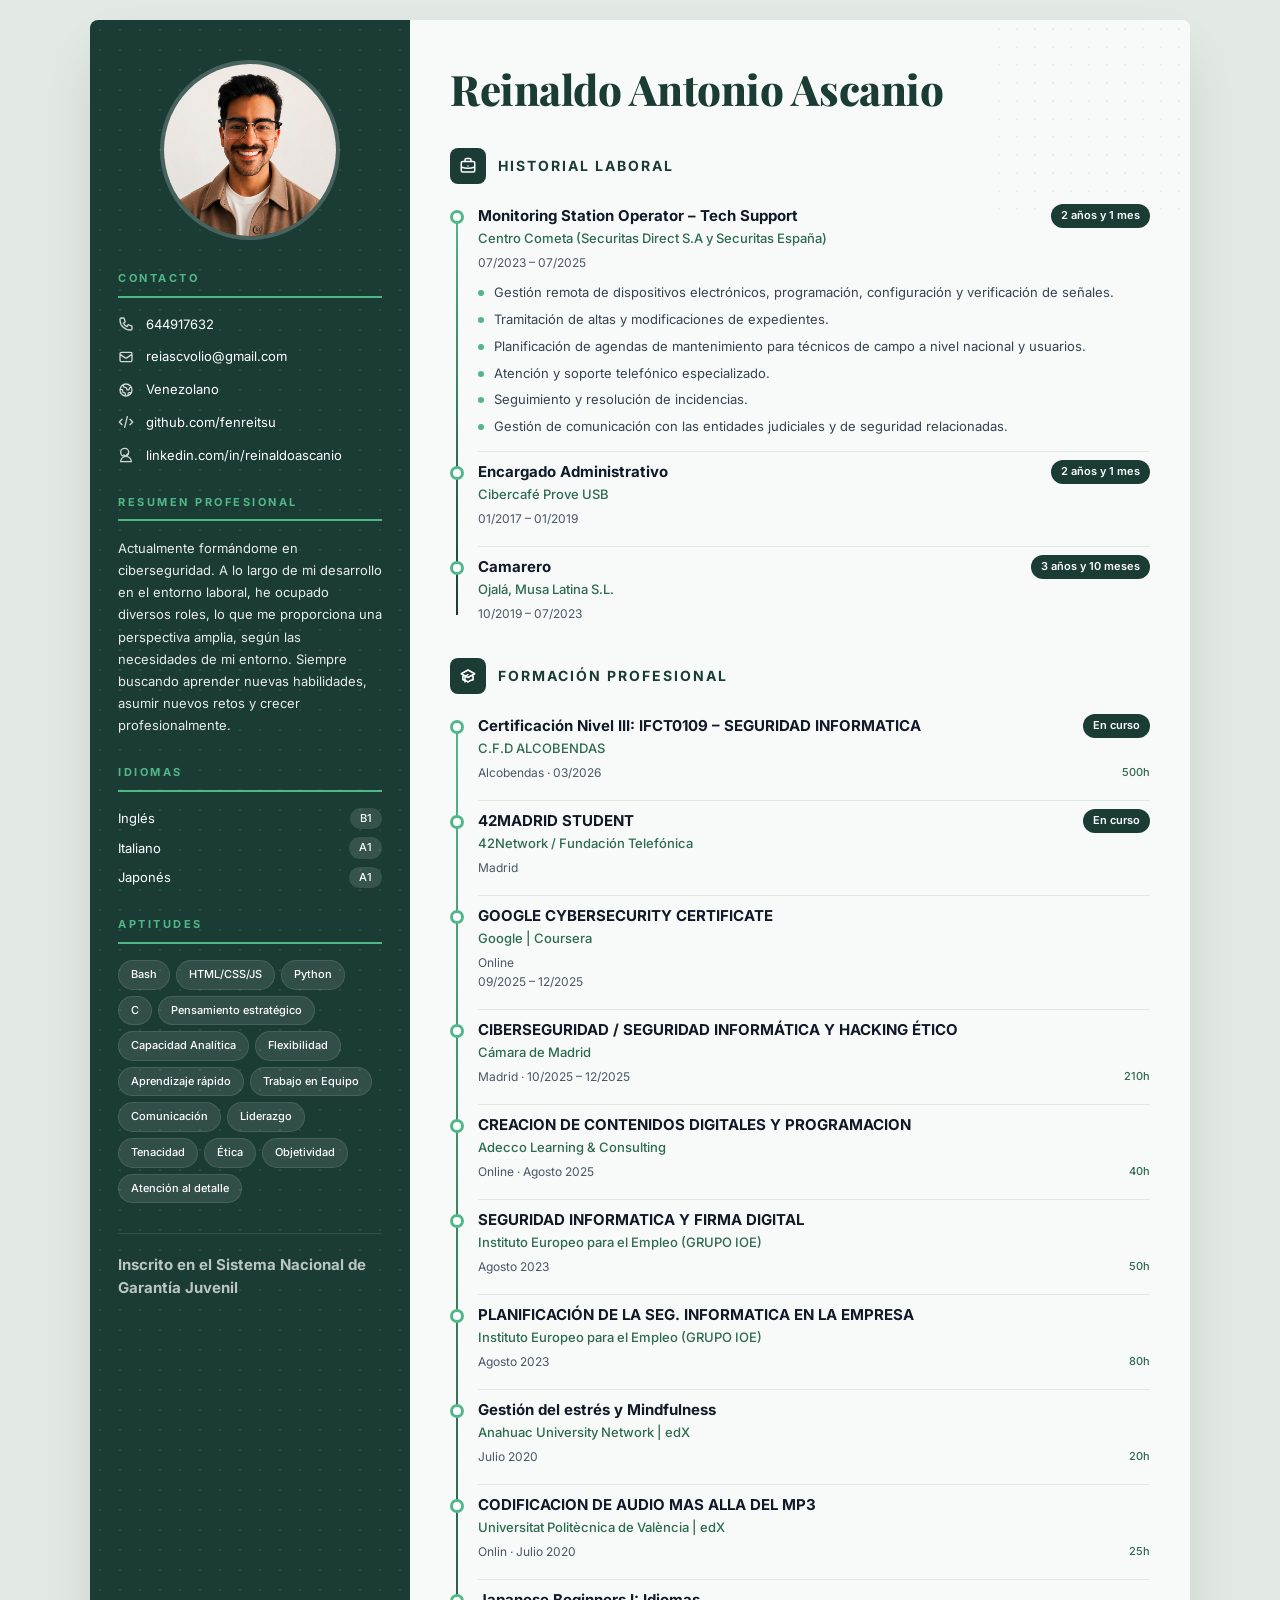
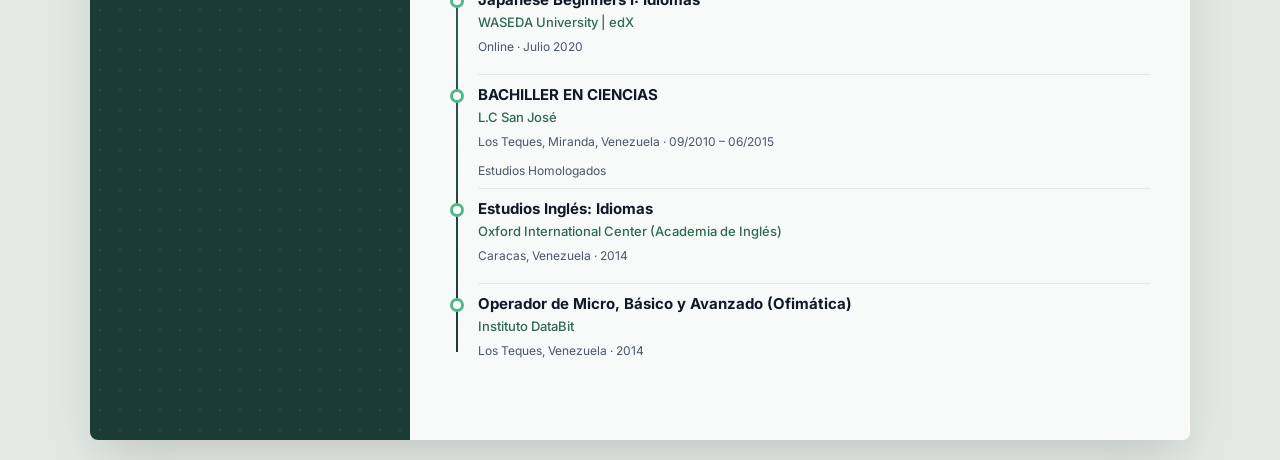
==== index.html @ 8abe2001 "Rename to index.html" ====
<!DOCTYPE html>
<html lang="es">
<head>
    <meta charset="UTF-8">
    <meta name="viewport" content="width=device-width, initial-scale=1.0">
    <title>CV - Reinaldo Antonio Ascanio</title>
    <link href="https://fonts.googleapis.com/css2?family=Inter:wght@300;400;500;600;700;800&family=Playfair+Display:wght@700;800&display=swap" rel="stylesheet">
    <link rel="stylesheet" href="css/style.css">
</head>
<body>
    <div class="cv-container">
        <aside class="sidebar">
            <div class="photo-wrapper">
                <img src="assets/img/fenreitsu-profile.jpg" alt="Reinaldo Antonio Ascanio">
            </div>

            <div class="sidebar-section">
                <h3>Contacto</h3>
                <div class="contact-item">
                    <svg fill="none" stroke="currentColor" viewBox="0 0 24 24"><path stroke-linecap="round" stroke-linejoin="round" stroke-width="2" d="M3 5a2 2 0 012-2h3.28a1 1 0 01.948.684l1.498 4.493a1 1 0 01-.502 1.21l-2.257 1.13a11.042 11.042 0 005.516 5.516l1.13-2.257a1 1 0 011.21-.502l4.493 1.498a1 1 0 01.684.949V19a2 2 0 01-2 2h-1C9.716 21 3 14.284 3 6V5z"/></svg>
                    <span>644917632</span>
                </div>
                <div class="contact-item">
                    <svg fill="none" stroke="currentColor" viewBox="0 0 24 24"><path stroke-linecap="round" stroke-linejoin="round" stroke-width="2" d="M3 8l7.89 5.26a2 2 0 002.22 0L21 8M5 19h14a2 2 0 002-2V7a2 2 0 00-2-2H5a2 2 0 00-2 2v10a2 2 0 002 2z"/></svg>
                    <a href="mailto:reiascvolio@gmail.com">reiascvolio@gmail.com</a>
                </div>
                <div class="contact-item">
                    <svg fill="none" stroke="currentColor" viewBox="0 0 24 24"><path stroke-linecap="round" stroke-linejoin="round" stroke-width="2" d="M3.055 11H5a2 2 0 012 2v1a2 2 0 002 2 2 2 0 012 2v2.945M8 3.935V5.5A2.5 2.5 0 0010.5 8h.5a2 2 0 012 2 2 2 0 104 0 2 2 0 012-2h1.064M15 20.488V18a2 2 0 012-2h3.064M21 12a9 9 0 11-18 0 9 9 0 0118 0z"/></svg>
                    <span>Venezolano</span>
                </div>
                <div class="contact-item">
                    <svg fill="none" stroke="currentColor" viewBox="0 0 24 24"><path stroke-linecap="round" stroke-linejoin="round" stroke-width="2" d="M10 20l4-16m4 4l4 4-4 4M6 16l-4-4 4-4"/></svg>
                    <a href="https://github.com/fenreitsu" target="_blank">github.com/fenreitsu</a>
                </div>
                <div class="contact-item">
                    <svg fill="none" stroke="currentColor" viewBox="0 0 24 24"><path stroke-linecap="round" stroke-linejoin="round" stroke-width="2" d="M16 8a6 6 0 01-12 0 6 6 0 0112 0zM12 14a8 8 0 00-8 8h16a8 8 0 00-8-8z"/><path stroke-linecap="round" stroke-linejoin="round" stroke-width="2" d="M9 12l2 2 4-4"/></svg>
                    <a href="https://linkedin.com/in/reinaldoascanio" target="_blank">linkedin.com/in/reinaldoascanio</a>
                </div>
            </div>

            <div class="sidebar-section">
                <h3>Resumen Profesional</h3>
                <p class="summary-text">Actualmente formándome en ciberseguridad. A lo largo de mi desarrollo en el entorno laboral, he ocupado diversos roles, lo que me proporciona una perspectiva amplia, según las necesidades de mi entorno. Siempre buscando aprender nuevas habilidades, asumir nuevos retos y crecer profesionalmente.</p>
            </div>

            <div class="sidebar-section">
                <h3>Idiomas</h3>
                <div class="language-item">
                    <span>Inglés</span>
                    <span class="language-level">B1</span>
                </div>
                <div class="language-item">
                    <span>Italiano</span>
                    <span class="language-level">A1</span>
                </div>
                <div class="language-item">
                    <span>Japonés</span>
                    <span class="language-level">A1</span>
                </div>
            </div>

            <div class="sidebar-section">
                <h3>Aptitudes</h3>
                <div class="skills-grid">
                    <span class="skill-tag">Bash</span>
                    <span class="skill-tag">HTML/CSS/JS</span>
                    <span class="skill-tag">Python</span>
                    <span class="skill-tag">C</span>
                    <span class="skill-tag">Pensamiento estratégico</span>
                    <span class="skill-tag">Capacidad Analítica</span>
                    <span class="skill-tag">Flexibilidad</span>
                    <span class="skill-tag">Aprendizaje rápido</span>
                    <span class="skill-tag">Trabajo en Equipo</span>
                    <span class="skill-tag">Comunicación</span>
                    <span class="skill-tag">Liderazgo</span>
                    <span class="skill-tag">Tenacidad</span>
                    <span class="skill-tag">Ética</span>
                    <span class="skill-tag">Objetividad</span>
                    <span class="skill-tag">Atención al detalle</span>
                </div>
            </div>

            <div class="sidebar-footer">
                <strong>Inscrito en el Sistema Nacional de Garantía Juvenil</strong>
            </div>
        </aside>

        <main class="main-content">
            <div class="name-section">
                <h1>Reinaldo Antonio Ascanio</h1>
            </div>

            <div class="section">
                <div class="section-header">
                    <div class="section-icon">
                        <svg fill="none" stroke="currentColor" viewBox="0 0 24 24"><path stroke-linecap="round" stroke-linejoin="round" stroke-width="2" d="M21 13.255A23.931 23.931 0 0112 15c-3.183 0-6.22-.62-9-1.745M16 6V4a2 2 0 00-2-2h-4a2 2 0 00-2 2v2m4 6h.01M5 20h14a2 2 0 002-2V8a2 2 0 00-2-2H5a2 2 0 00-2 2v10a2 2 0 002 2z"/></svg>
                    </div>
                    <h2 class="section-title">Historial Laboral</h2>
                </div>

                <div class="timeline">
                    <div class="timeline-item">
                        <div class="timeline-dot"></div>
                        <div class="timeline-header">
                            <div>
                                <div class="timeline-title">Monitoring Station Operator – Tech Support</div>
                                <div class="timeline-company">Centro Cometa (Securitas Direct S.A y Securitas España)</div>
                            </div>
                            <span class="duration-badge">2 años y 1 mes</span>
                        </div>
                        <div class="timeline-meta">
                            <span>07/2023 – 07/2025</span>
                        </div>
                        <ul class="timeline-details">
                            <li>Gestión remota de dispositivos electrónicos, programación, configuración y verificación de señales.</li>
                            <li>Tramitación de altas y modificaciones de expedientes.</li>
                            <li>Planificación de agendas de mantenimiento para técnicos de campo a nivel nacional y usuarios.</li>
                            <li>Atención y soporte telefónico especializado.</li>
                            <li>Seguimiento y resolución de incidencias.</li>
                            <li>Gestión de comunicación con las entidades judiciales y de seguridad relacionadas.</li>
                        </ul>
                    </div>

                    <div class="timeline-item">
                        <div class="timeline-dot"></div>
                        <div class="timeline-header">
                            <div>
                                <div class="timeline-title">Encargado Administrativo</div>
                                <div class="timeline-company">Cibercafé Prove USB</div>
                            </div>
                            <span class="duration-badge">2 años y 1 mes</span>
                        </div>
                        <div class="timeline-meta">
                            <span>01/2017 – 01/2019</span>
                        </div>
                    </div>

                    <div class="timeline-item">
                        <div class="timeline-dot"></div>
                        <div class="timeline-header">
                            <div>
                                <div class="timeline-title">Camarero</div>
                                <div class="timeline-company">Ojalá, Musa Latina S.L.</div>
                            </div>
                            <span class="duration-badge">3 años y 10 meses</span>
                        </div>
                        <div class="timeline-meta">
                            <span>10/2019 – 07/2023</span>
                        </div>
                    </div>
                </div>
            </div>
            
            <div class="section">
                <div class="section-header">
                    <div class="section-icon">
                        <svg fill="none" stroke="currentColor" viewBox="0 0 24 24"><path d="M12 14l9-5-9-5-9 5 9 5z"/><path d="M12 14l6.16-3.422a12.083 12.083 0 01.665 6.479A11.952 11.952 0 0012 20.055a11.952 11.952 0 00-6.824-2.998 12.078 12.078 0 01.665-6.479L12 14z"/><path stroke-linecap="round" stroke-linejoin="round" stroke-width="2" d="M12 14l9-5-9-5-9 5 9 5zm0 0l6.16-3.422a12.083 12.083 0 01.665 6.479A11.952 11.952 0 0012 20.055a11.952 11.952 0 00-6.824-2.998 12.078 12.078 0 01.665-6.479L12 14zm-4 6v-7.5l4-2.222"/></svg>
                    </div>
                    <h2 class="section-title">Formación Profesional</h2>
                </div>

                <div class="timeline">
                    <div class="timeline-item">
                        <div class="timeline-dot"></div>
                        <div class="timeline-header">
                            <div>
                                <div class="timeline-title">Certificación Nivel III: IFCT0109 – SEGURIDAD INFORMATICA</div>
                                <div class="timeline-company">C.F.D ALCOBENDAS</div>
                            </div>
                            <span class="duration-badge">En curso</span>
                        </div>
                        <div class="timeline-meta">
                            <span>Alcobendas · 03/2026</span>
                            <span class="edu-hours">500h</span>
                        </div>
                    </div>

                    <div class="timeline-item">
                        <div class="timeline-dot"></div>
                        <div class="timeline-header">
                            <div>
                                <div class="timeline-title">42MADRID STUDENT</div>
                                <div class="timeline-company">42Network / Fundación Telefónica</div>
                            </div>
                            <span class="duration-badge">En curso</span>
                        </div>
                        <div class="timeline-meta">
                            <span>Madrid</span>
                        </div>
                    </div>

                    <div class="timeline-item">
                        <div class="timeline-dot"></div>
                        <div class="timeline-header">
                            <div>
                                <div class="timeline-title">GOOGLE CYBERSECURITY CERTIFICATE</div>
                                <div class="timeline-company">Google | Coursera</div>
                            </div>
                        </div>
                        <div class="timeline-meta">
                            <span>Online
                            <br> 09/2025 – 12/2025</span>
                        </div>
                    </div>

                    <div class="timeline-item">
                        <div class="timeline-dot"></div>
                        <div class="timeline-header">
                            <div>
                                <div class="timeline-title">CIBERSEGURIDAD / SEGURIDAD INFORMÁTICA Y HACKING ÉTICO</div>
                                <div class="timeline-company">Cámara de Madrid</div>
                            </div>
                        </div>
                        <div class="timeline-meta">
                            <span>Madrid · 10/2025 – 12/2025</span>
                            <span class="edu-hours">210h</span>
                        </div>
                    </div>

                    <div class="timeline-item">
                        <div class="timeline-dot"></div>
                        <div class="timeline-header">
                            <div>
                                <div class="timeline-title">CREACION DE CONTENIDOS DIGITALES Y PROGRAMACION</div>
                                <div class="timeline-company">Adecco Learning & Consulting</div>
                            </div>
                        </div>
                        <div class="timeline-meta">
                            <span>Online · Agosto 2025</span>
                            <span class="edu-hours">40h</span>
                        </div>
                    </div>
                    
                    <div class="timeline-item">
                        <div class="timeline-dot"></div>
                        <div class="timeline-header">
                            <div>
                                <div class="timeline-title">SEGURIDAD INFORMATICA Y FIRMA DIGITAL</div>
                                <div class="timeline-company">Instituto Europeo para el Empleo (GRUPO IOE)</div>
                            </div>
                        </div>
                        <div class="timeline-meta">
                            </span>Agosto 2023</span>
                            <span class="edu-hours">50h</span>
                        </div>
                    </div>

                    <div class="timeline-item">
                        <div class="timeline-dot"></div>
                        <div class="timeline-header">
                            <div>
                                <div class="timeline-title">PLANIFICACIÓN DE LA SEG. INFORMATICA EN LA EMPRESA</div>
                                <div class="timeline-company">Instituto Europeo para el Empleo (GRUPO IOE)</div>
                            </div>
                        </div>
                        <div class="timeline-meta">
                            </span>Agosto 2023</span>
                            <span class="edu-hours">80h</span>
                        </div>
                    </div>
                    
                    <div class="timeline-item">
                        <div class="timeline-dot"></div>
                        <div class="timeline-header">
                            <div>
                                <div class="timeline-title">Gestión del estrés y Mindfulness</div>
                                <div class="timeline-company">Anahuac University Network | edX</div>
                            </div>
                        </div>
                        <div class="timeline-meta">
                            </span>Julio 2020</span>
                            <span class="edu-hours">20h</span>
                        </div>
                    </div>

                    <div class="timeline-item">
                        <div class="timeline-dot"></div>
                        <div class="timeline-header">
                            <div>
                                <div class="timeline-title">CODIFICACION DE AUDIO MAS ALLA DEL MP3</div>
                                <div class="timeline-company">Universitat Politècnica de València | edX</div>
                            </div>
                        </div>
                        <div class="timeline-meta">
                            <span>Onlin · Julio 2020 </span>
                            <span class="edu-hours">25h</span>
                        </div>
                    </div>

                    <div class="timeline-item">
                        <div class="timeline-dot"></div>
                        <div class="timeline-header">
                            <div>
                                <div class="timeline-title">Japanese Beginners I: Idiomas</div>
                                <div class="timeline-company">WASEDA University | edX</div>
                            </div>
                        </div>
                        <div class="timeline-meta">
                            <span>Online · Julio 2020</span>
                        </div>
                    </div>
                    
                    <div class="timeline-item">
                        <div class="timeline-dot"></div>
                        <div class="timeline-header">
                            <div>
                                <div class="timeline-title">BACHILLER EN CIENCIAS</div>
                                <div class="timeline-company">L.C San José</div>
                            </div>
                        </div>
                        <div class="timeline-meta">
                            <span>Los Teques, Miranda, Venezuela · 09/2010 – 06/2015</span>
                        </div>
                        <div class="edu-location">Estudios Homologados</div>
                    </div>

                    <div class="timeline-item">
                        <div class="timeline-dot"></div>
                        <div class="timeline-header">
                            <div>
                                <div class="timeline-title">Estudios Inglés: Idiomas</div>
                                <div class="timeline-company">Oxford International Center (Academia de Inglés)</div>
                            </div>
                        </div>
                        <div class="timeline-meta">
                            <span>Caracas, Venezuela · 2014</span>
                        </div>
                    </div>


                    <div class="timeline-item">
                        <div class="timeline-dot"></div>
                        <div class="timeline-header">
                            <div>
                                <div class="timeline-title">Operador de Micro, Básico y Avanzado (Ofimática)</div>
                                <div class="timeline-company">Instituto DataBit</div>
                            </div>
                        </div>
                        <div class="timeline-meta">
                            <span>Los Teques, Venezuela · 2014</span>
                        </div>
                    </div>
                </div>
            </div>
        </main>
    </div>
</body>
</html>
---- css/style.css ----
* {
    margin: 0;
    padding: 0;
    box-sizing: border-box;
}

:root {
    --green-dark: #1a3c34;
    --green-mid: #2d6a4f;
    --green-light: #40916c;
    --green-accent: #52b788;
    --white: #ffffff;
    --off-white: #f8faf9;
    --gray-100: #f1f5f3;
    --gray-200: #e2e8e4;
    --gray-600: #4a5568;
    --gray-700: #374151;
    --gray-800: #1f2937;
    --gray-900: #111827;
}

body {
    font-family: 'Inter', -apple-system, BlinkMacSystemFont, sans-serif;
    background: var(--gray-200);
    color: var(--gray-800);
    line-height: 1.6;
}

.cv-container {
    max-width: 1100px;
    margin: 20px auto;
    background: var(--white);
    display: grid;
    grid-template-columns: 320px 1fr;
    min-height: 100vh;
    box-shadow: 0 25px 50px -12px rgba(0, 0, 0, 0.15);
    border-radius: 8px;
    overflow: hidden;
}

.sidebar {
    background: var(--green-dark);
    color: var(--white);
    padding: 40px 28px;
    position: relative;
    overflow: hidden;
}

.sidebar::before {
    content: '';
    position: absolute;
    top: 0;
    left: 0;
    right: 0;
    bottom: 0;
    background-image: radial-gradient(circle, rgba(255,255,255,0.08) 1px, transparent 1px);
    background-size: 20px 20px;
    pointer-events: none;
}

.sidebar > * {
    position: relative;
    z-index: 1;
}

.photo-wrapper {
    width: 180px;
    height: 180px;
    margin: 0 auto 30px;
    border-radius: 50%;
    border: 4px solid rgba(255,255,255,0.2);
    overflow: hidden;
    transition: transform 0.3s ease, border-color 0.3s ease;
}

.photo-wrapper:hover {
    transform: scale(1.05);
    border-color: var(--green-accent);
}

.photo-wrapper img {
    width: 100%;
    height: 100%;
    object-fit: cover;
}

.sidebar-section {
    margin-bottom: 28px;
}

.sidebar-section h3 {
    font-size: 11px;
    font-weight: 700;
    letter-spacing: 2.5px;
    text-transform: uppercase;
    margin-bottom: 16px;
    padding-bottom: 8px;
    border-bottom: 2px solid var(--green-accent);
    color: var(--green-accent);
}

.contact-item {
    display: flex;
    align-items: center;
    gap: 12px;
    margin-bottom: 12px;
    font-size: 13px;
    transition: transform 0.2s ease;
}

.contact-item:hover {
    transform: translateX(4px);
}

.contact-item svg {
    width: 16px;
    height: 16px;
    flex-shrink: 0;
    opacity: 0.8;
}

.contact-item a {
    color: var(--white);
    text-decoration: none;
}

.contact-item a:hover {
    color: var(--green-accent);
}

.summary-text {
    font-size: 13px;
    line-height: 1.7;
    opacity: 0.9;
}

.language-item {
    display: flex;
    justify-content: space-between;
    align-items: center;
    margin-bottom: 8px;
    font-size: 13px;
}

.language-level {
    background: rgba(255,255,255,0.12);
    padding: 2px 10px;
    border-radius: 12px;
    font-size: 11px;
    font-weight: 500;
}

.skills-grid {
    display: flex;
    flex-wrap: wrap;
    gap: 6px;
}

.skill-tag {
    background: rgba(255,255,255,0.1);
    padding: 5px 12px;
    border-radius: 15px;
    font-size: 11px;
    font-weight: 500;
    border: 1px solid rgba(255,255,255,0.1);
    transition: all 0.2s ease;
}

.skill-tag:hover {
    background: var(--green-accent);
    color: var(--green-dark);
    border-color: var(--green-accent);
}

.sidebar-footer {
    margin-top: 30px;
    padding-top: 20px;
    border-top: 1px solid rgba(255,255,255,0.15);
    font-size: 15px;
    opacity: 0.7;
    line-height: 1.5;
}

.main-content {
    padding: 45px 40px;
    position: relative;
    background: var(--off-white);
}

.main-content::before {
    content: '';
    position: absolute;
    top: 0;
    right: 0;
    width: 200px;
    height: 200px;
    background-image: radial-gradient(circle, var(--gray-200) 1.5px, transparent 1.5px);
    background-size: 18px 18px;
    opacity: 0.6;
    pointer-events: none;
}

.name-section {
    margin-bottom: 35px;
}

.name-section h1 {
    font-family: 'Playfair Display', serif;
    font-size: 42px;
    font-weight: 800;
    color: var(--green-dark);
    line-height: 1.15;
    letter-spacing: -0.5px;
}

.section {
    margin-bottom: 35px;
    position: relative;
    padding: -1%;
}

.section-header {
    display: flex;
    align-items: center;
    gap: 12px;
    margin-bottom: 20px;
}

.section-icon {
    width: 36px;
    height: 36px;
    background: var(--green-dark);
    border-radius: 8px;
    display: flex;
    align-items: center;
    justify-content: center;
}

.section-icon svg {
    width: 18px;
    height: 18px;
    color: var(--white);
}

.section-title {
    font-size: 14px;
    font-weight: 700;
    letter-spacing: 2px;
    text-transform: uppercase;
    color: var(--green-dark);
}

.timeline {
    position: relative;
    padding-left: 28px;
}

.timeline::before {
    content: '';
    position: absolute;
    left: 6px;
    top: 8px;
    bottom: 8px;
    width: 2px;
    background: linear-gradient(to bottom, var(--green-accent), var(--green-dark));
}

.timeline-item {
    position: relative;
    margin-bottom: 8px;
    padding-bottom: 8px;
    border-bottom: 1px solid var(--gray-200);
}

.timeline-item:last-child {
    margin-bottom: 0;
    padding-bottom: 0;
    border-bottom: none;
}

.timeline-dot {
    position: absolute;
    left: -28px;
    top: 6px;
    width: 14px;
    height: 14px;
    background: var(--white);
    border: 3px solid var(--green-accent);
    border-radius: 50%;
    z-index: 1;
    transition: all 0.2s ease;
}

.timeline-item:hover .timeline-dot {
    background: var(--green-accent);
    transform: scale(1.2);
}

.timeline-header {
    display: flex;
    justify-content: space-between;
    align-items: flex-start;
    flex-wrap: wrap;
    gap: 8px;
    margin-bottom: 4px;
}

.timeline-title {
    font-size: 15px;
    font-weight: 700;
    color: var(--gray-900);
}

.timeline-company {
    font-size: 13px;
    color: var(--green-mid);
    font-weight: 500;
}

.timeline-meta {
    display: flex;
    justify-content: space-between;
    align-items: center;
    margin-bottom: 10px;
    font-size: 12px;
    color: var(--gray-600);
}

.duration-badge {
    background: var(--green-dark);
    color: var(--white);
    padding: 3px 10px;
    border-radius: 12px;
    font-size: 11px;
    font-weight: 600;
    white-space: nowrap;
}

.timeline-details {
    list-style: none;
    margin-top: 10px;
}

.timeline-details li {
    position: relative;
    padding-left: 16px;
    margin-bottom: 6px;
    font-size: 13px;
    line-height: 1.6;
    color: var(--gray-700);
}

.timeline-details li::before {
    content: '';
    position: absolute;
    left: 0;
    top: 8px;
    width: 6px;
    height: 6px;
    background: var(--green-accent);
    border-radius: 50%;
}

.edu-location {
    font-size: 12px;
    color: var(--gray-600);
    margin-top: 2px;
}

.edu-hours {
    font-size: 11px;
    color: var(--green-mid);
    font-weight: 500;
}

@media (max-width: 900px) {
    .cv-container {
        grid-template-columns: 1fr;
        margin: 0;
        border-radius: 0;
    }

    .sidebar {
        padding: 30px 24px;
    }

    .main-content {
        padding: 30px 24px;
    }

    .name-section h1 {
        font-size: 28px;
    }

    .timeline-header {
        flex-direction: column;
    }
}

@media print {
    body {
        background: white;
    }

    .cv-container {
        margin: 0;
        box-shadow: none;
        border-radius: 0;
        max-width: 100%;
    }

    .sidebar {
        -webkit-print-color-adjust: exact;
        print-color-adjust: exact;
    }

    .skill-tag:hover,
    .contact-item:hover,
    .timeline-item:hover .timeline-dot {
        transform: none;
    }
}
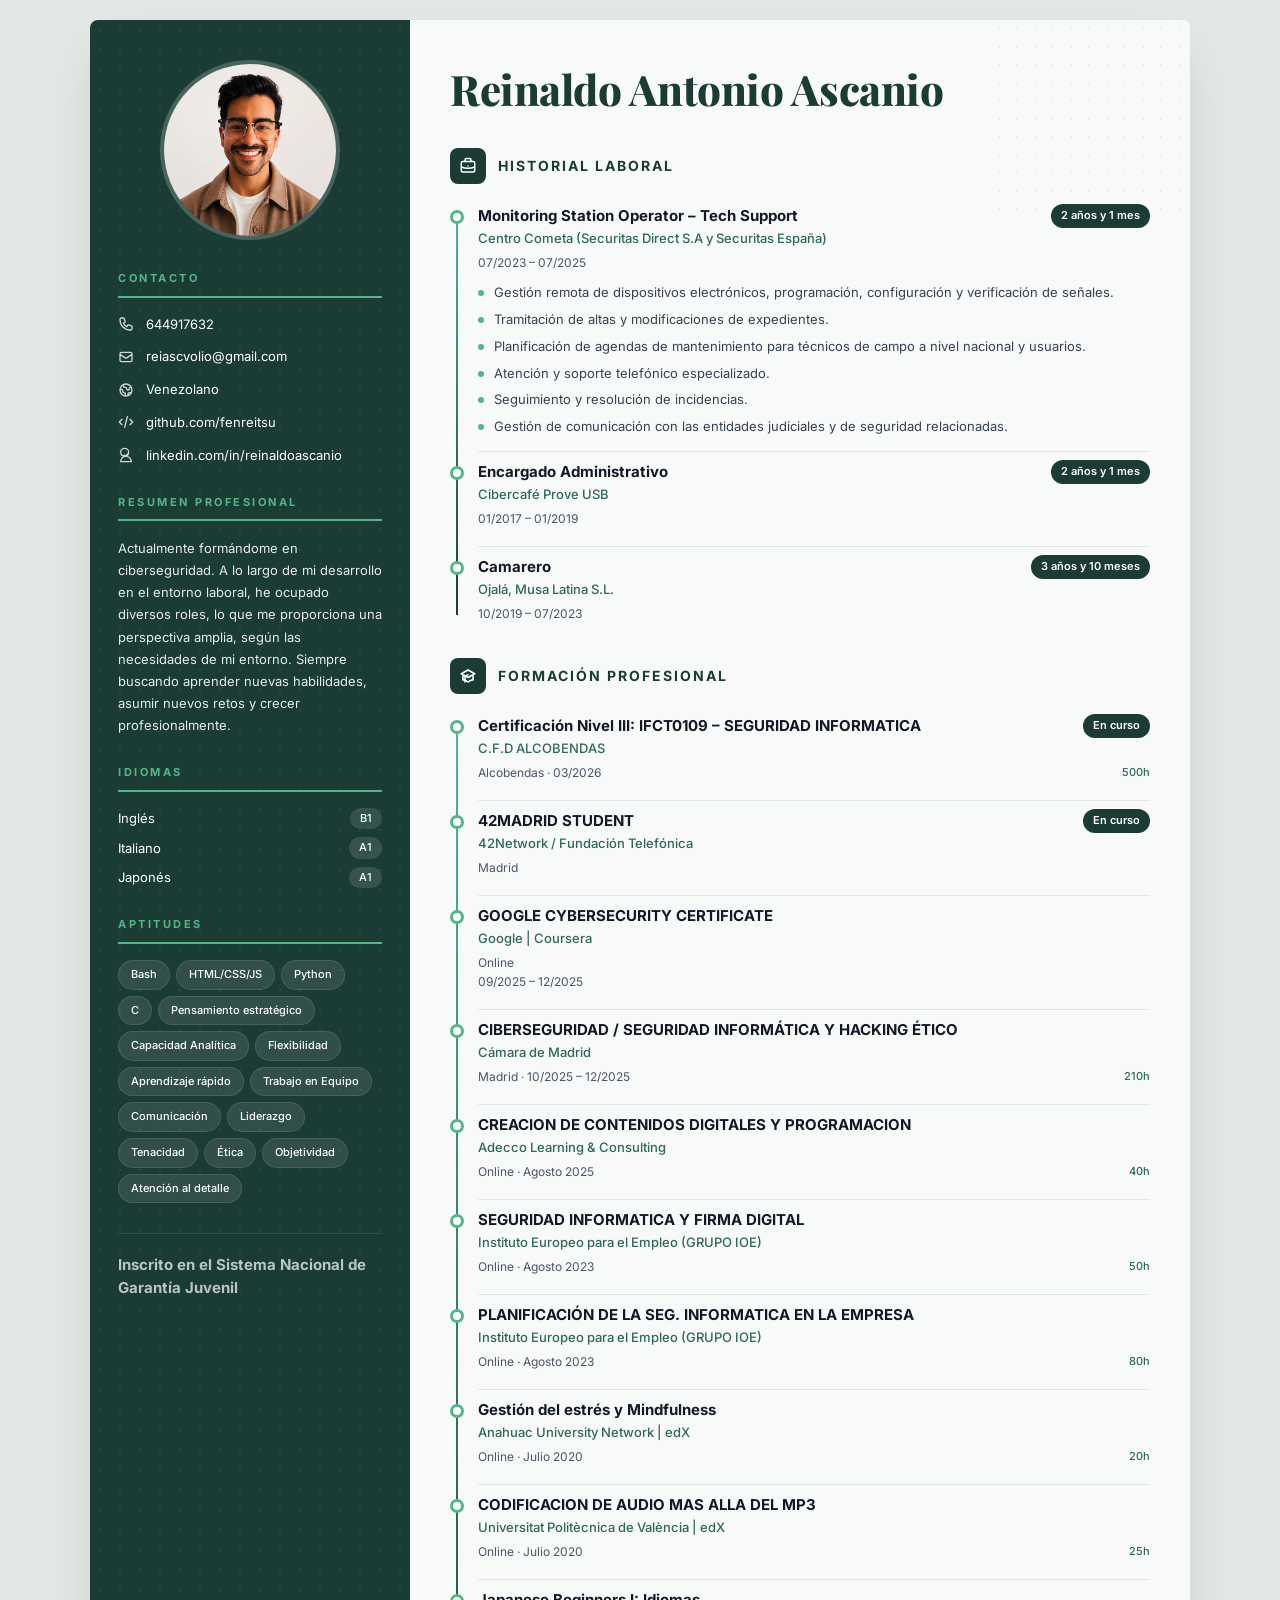
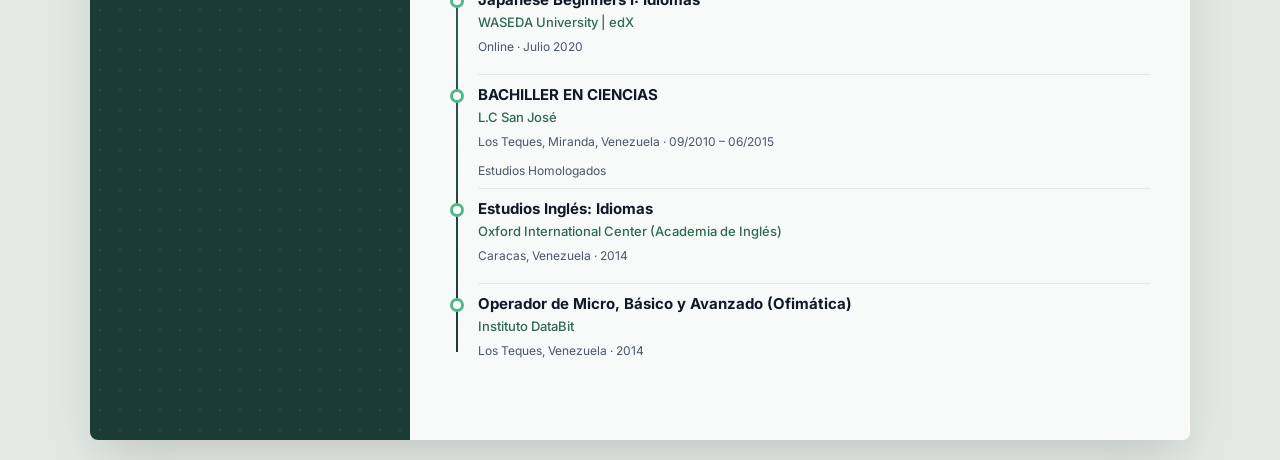
==== commit 69106945: "fix to index.html sections" ====
--- a/index.html
+++ b/index.html
@@ -240,7 +240,7 @@
                             </div>
                         </div>
                         <div class="timeline-meta">
-                            </span>Agosto 2023</span>
+                            </span>Online · Agosto 2023</span>
                             <span class="edu-hours">50h</span>
                         </div>
                     </div>
@@ -254,7 +254,7 @@
                             </div>
                         </div>
                         <div class="timeline-meta">
-                            </span>Agosto 2023</span>
+                            </span>Online · Agosto 2023</span>
                             <span class="edu-hours">80h</span>
                         </div>
                     </div>
@@ -268,7 +268,7 @@
                             </div>
                         </div>
                         <div class="timeline-meta">
-                            </span>Julio 2020</span>
+                            </span>Online · Julio 2020</span>
                             <span class="edu-hours">20h</span>
                         </div>
                     </div>
@@ -282,7 +282,7 @@
                             </div>
                         </div>
                         <div class="timeline-meta">
-                            <span>Onlin · Julio 2020 </span>
+                            <span>Online · Julio 2020 </span>
                             <span class="edu-hours">25h</span>
                         </div>
                     </div>
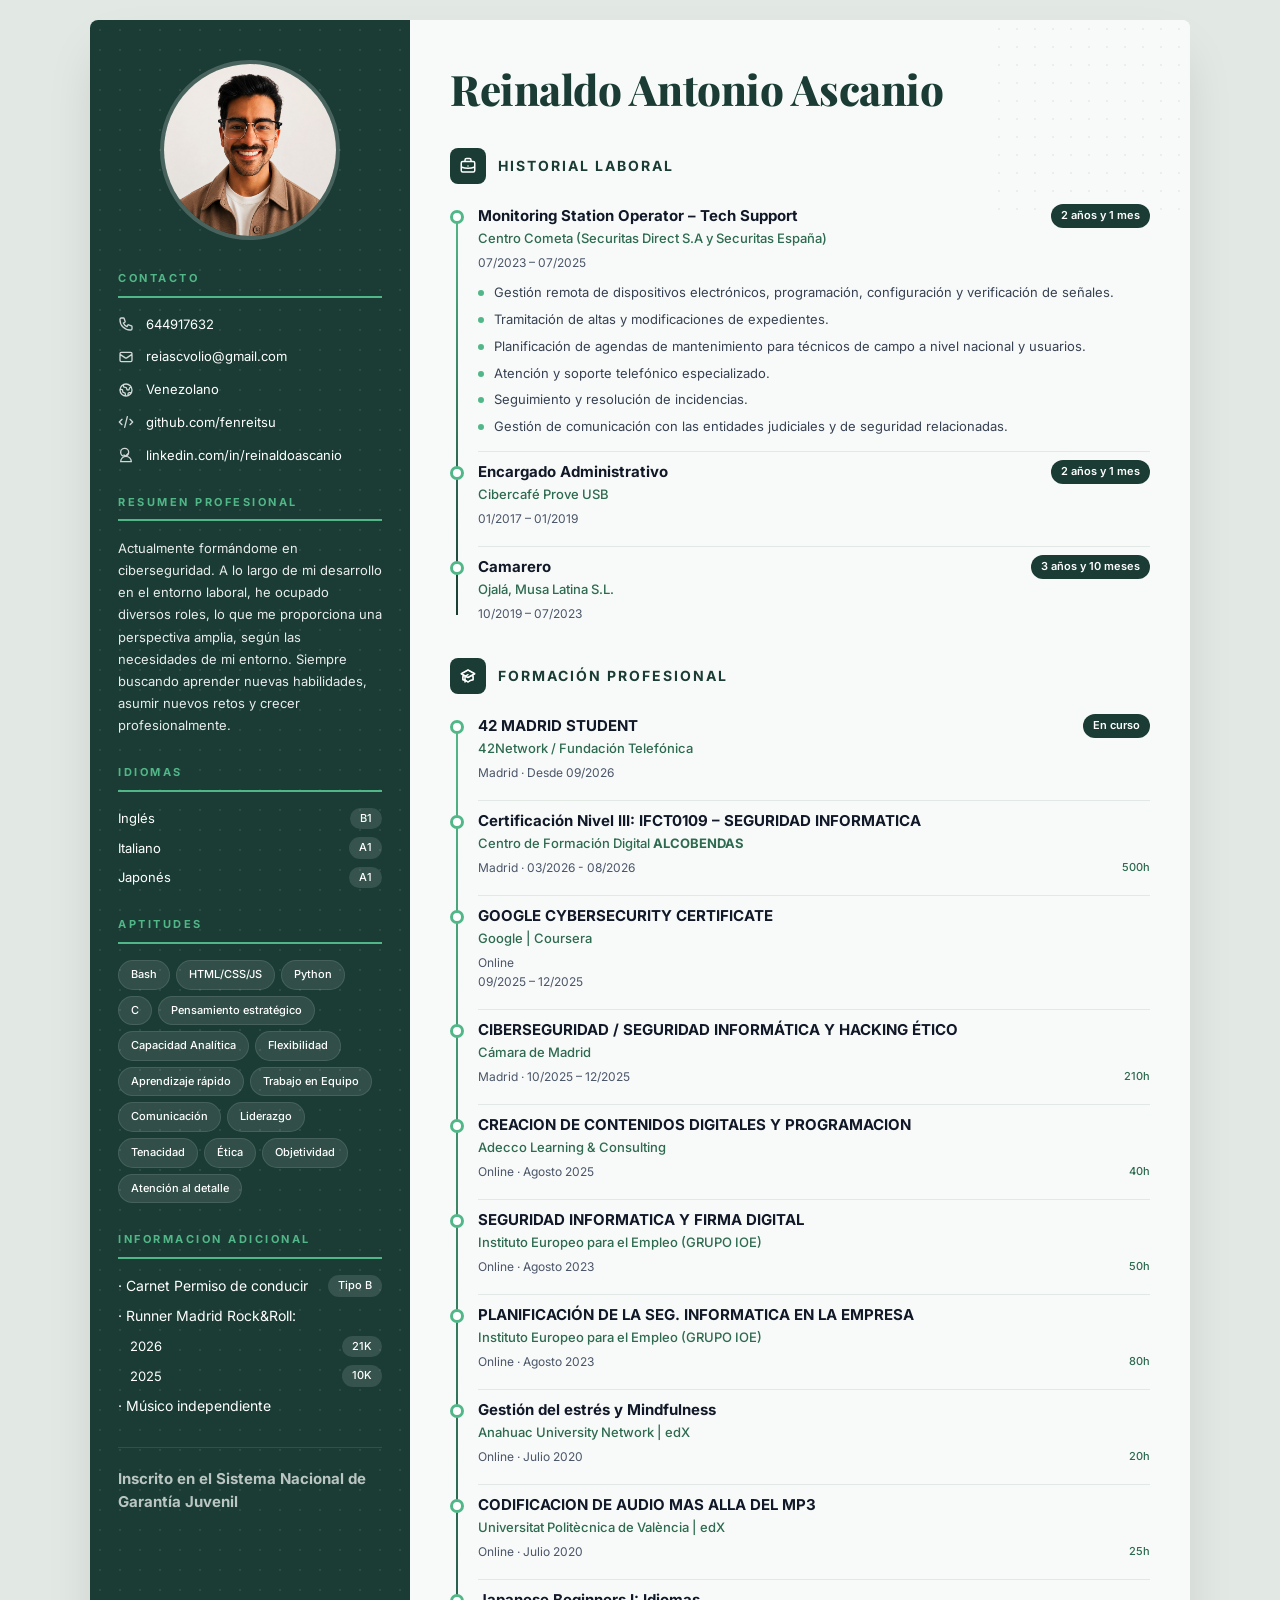
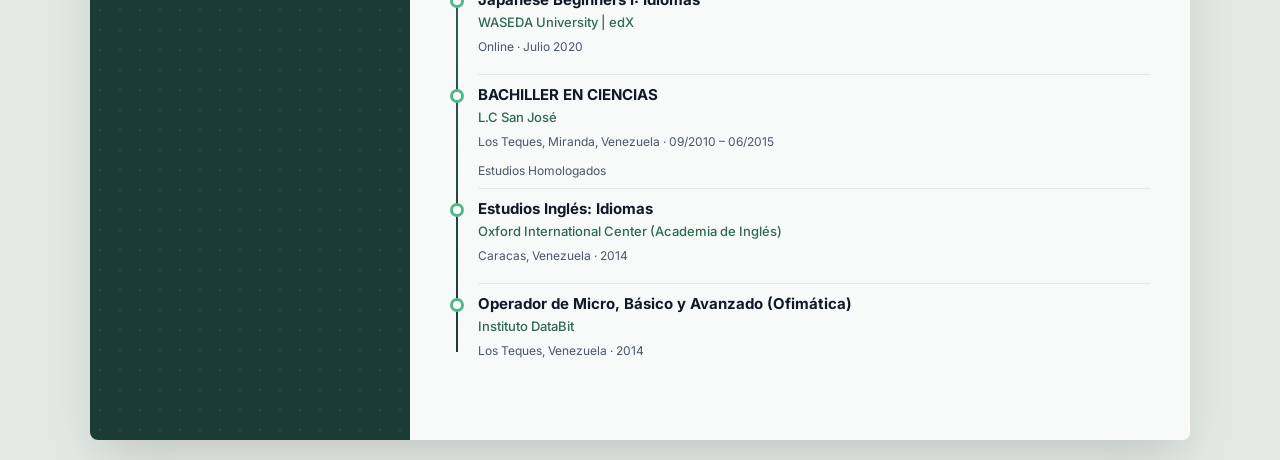
==== commit 53f7972f: "Actualizacion de status de ifct0109 y personal info" ====
--- a/index.html
+++ b/index.html
@@ -80,6 +80,29 @@
                 </div>
             </div>
 
+            <div class="sidebar-section">
+                <h3>Informacion Adicional</h3>
+
+                <div class="info-item">
+                    <span> · Carnet Permiso de conducir</span>
+                    <span class="language-level">Tipo B</span>
+                </div>
+                <div class="info-item">
+                    <span> · Runner Madrid Rock&Roll: </span>
+                </div>
+                <div class="language-item">
+                    <span>&nbsp;&nbsp;&nbsp;2026</span>
+                    <span class="language-level">21K</span>
+                </div>
+                <div class="language-item">
+                    <span>&nbsp;&nbsp;&nbsp;2025</span>
+                    <span class="language-level">10K</span>
+                </div>
+                <div class="info-item">
+                    <span> · Músico independiente</span>
+                </div>
+            </div>
+
             <div class="sidebar-footer">
                 <strong>Inscrito en el Sistema Nacional de Garantía Juvenil</strong>
             </div>
@@ -160,35 +183,35 @@
                 </div>
 
                 <div class="timeline">
+                    
+                    <div class="timeline-item">
+                        <div class="timeline-dot"></div>
+                        <div class="timeline-header">
+                            <div>
+                                <div class="timeline-title">42 MADRID STUDENT</div>
+                                <div class="timeline-company">42Network / Fundación Telefónica</div>
+                            </div>
+                            <span class="duration-badge">En curso</span>
+                        </div>
+                        <div class="timeline-meta">
+                            <span>Madrid · Desde 09/2026</span>
+                        </div>
+                    </div>
+                    
                     <div class="timeline-item">
                         <div class="timeline-dot"></div>
                         <div class="timeline-header">
                             <div>
                                 <div class="timeline-title">Certificación Nivel III: IFCT0109 – SEGURIDAD INFORMATICA</div>
-                                <div class="timeline-company">C.F.D ALCOBENDAS</div>
-                            </div>
-                            <span class="duration-badge">En curso</span>
-                        </div>
-                        <div class="timeline-meta">
-                            <span>Alcobendas · 03/2026</span>
+                                <div class="timeline-company">Centro de Formación Digital <b>ALCOBENDAS</b></div>
+                            </div>
+                        </div>
+                        <div class="timeline-meta">
+                            <span>Madrid · 03/2026 - 08/2026</span>
                             <span class="edu-hours">500h</span>
                         </div>
                     </div>
-
-                    <div class="timeline-item">
-                        <div class="timeline-dot"></div>
-                        <div class="timeline-header">
-                            <div>
-                                <div class="timeline-title">42MADRID STUDENT</div>
-                                <div class="timeline-company">42Network / Fundación Telefónica</div>
-                            </div>
-                            <span class="duration-badge">En curso</span>
-                        </div>
-                        <div class="timeline-meta">
-                            <span>Madrid</span>
-                        </div>
-                    </div>
-
+                    
                     <div class="timeline-item">
                         <div class="timeline-dot"></div>
                         <div class="timeline-header">
--- a/css/style.css
+++ b/css/style.css
@@ -142,6 +142,14 @@
     font-size: 13px;
 }
 
+.info-item {
+    display: flex;
+    justify-content: space-between;
+    align-items: center;
+    margin-bottom: 8px;
+    font-size: 14px;
+}
+
 .language-level {
     background: rgba(255,255,255,0.12);
     padding: 2px 10px;
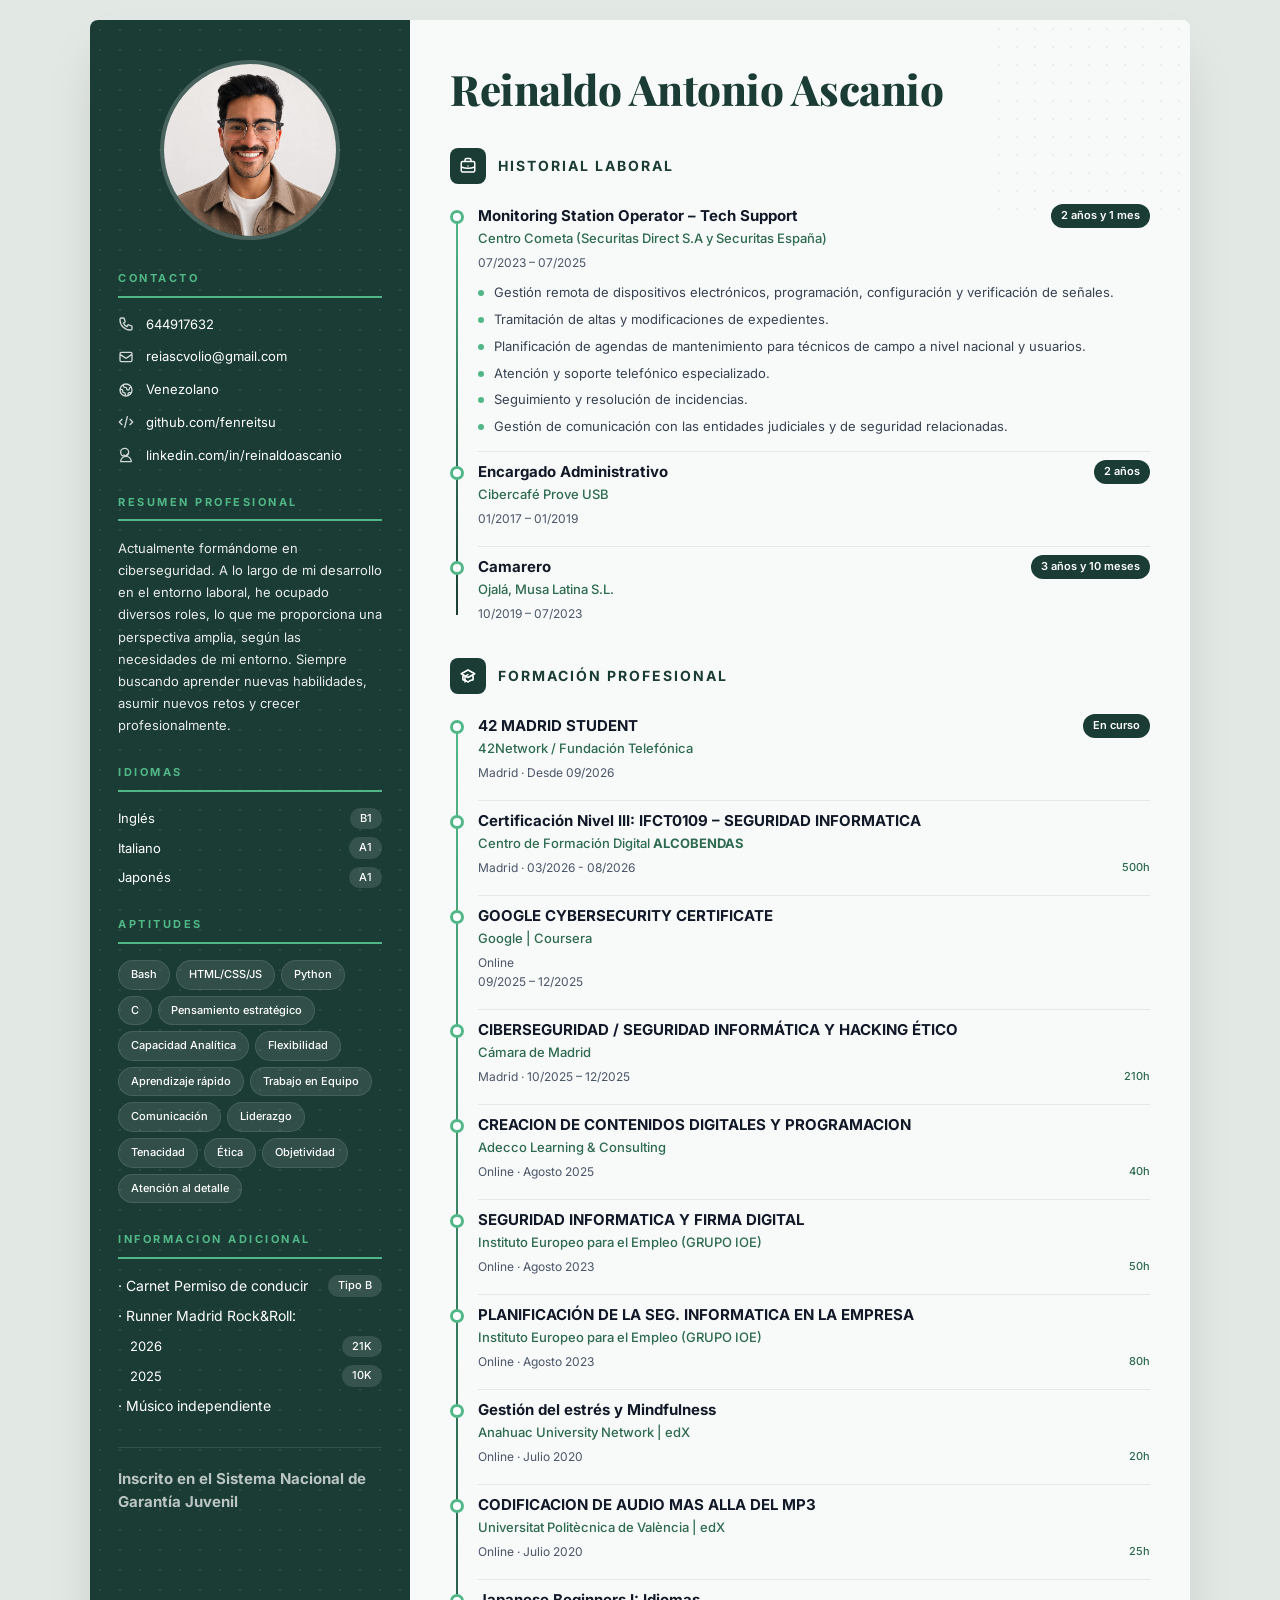
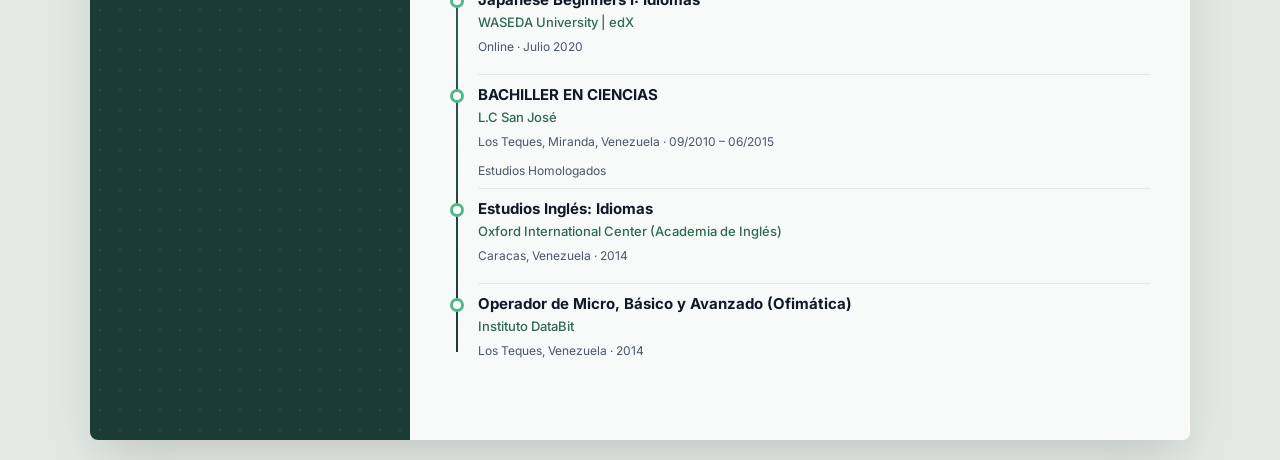
==== commit 3773b252: "new profile photo and index.html actualizado. 42 student" ====
--- a/index.html
+++ b/index.html
@@ -151,7 +151,7 @@
                                 <div class="timeline-title">Encargado Administrativo</div>
                                 <div class="timeline-company">Cibercafé Prove USB</div>
                             </div>
-                            <span class="duration-badge">2 años y 1 mes</span>
+                            <span class="duration-badge">2 años</span>
                         </div>
                         <div class="timeline-meta">
                             <span>01/2017 – 01/2019</span>
